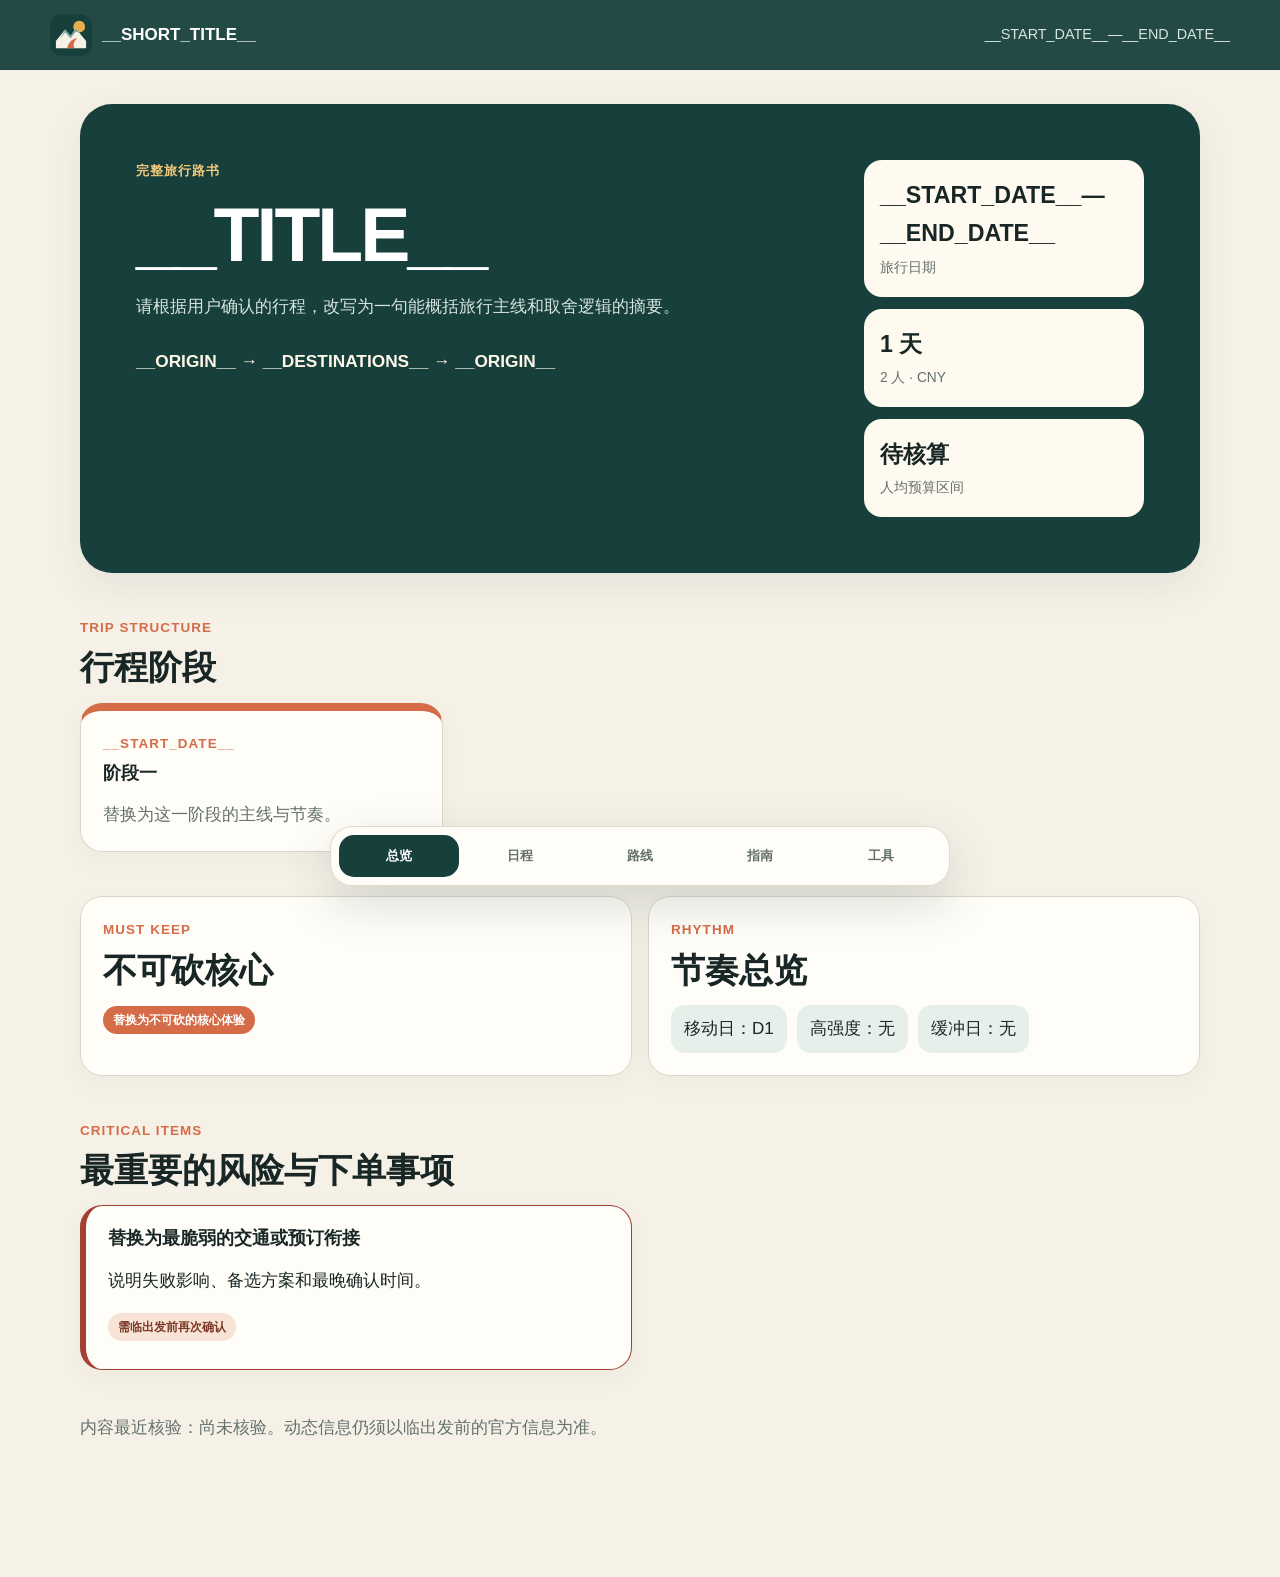
==== assets/starter/index.html @ cbc0fa85 "Add standalone travel guide generator" ====
<!doctype html>
<html lang="zh-CN">
  <head>
    <meta charset="UTF-8" />
    <meta name="viewport" content="width=device-width, initial-scale=1, viewport-fit=cover" />
    <meta name="theme-color" content="#173f3b" />
    <meta name="description" content="__TITLE__：手机优先、离线可读的旅行路书" />
    <link rel="manifest" href="manifest.webmanifest" />
    <link rel="icon" href="icons/app-icon.svg" type="image/svg+xml" />
    <link rel="stylesheet" href="styles.css" />
    <title>__TITLE__</title>
  </head>
  <body>
    <a class="skip-link" href="#app">跳到正文</a>
    <header class="site-header">
      <a class="brand" href="#overview" aria-label="返回行程总览">
        <img src="icons/app-icon.svg" alt="" />
        <span id="brand-title">__TITLE__</span>
      </a>
      <p id="header-dates"></p>
    </header>

    <main id="app" tabindex="-1" aria-live="polite"></main>

    <nav class="bottom-nav" aria-label="主要页面">
      <a href="#overview" data-route="overview">总览</a>
      <a href="#itinerary" data-route="itinerary">日程</a>
      <a href="#map" data-route="map">路线</a>
      <a href="#guides" data-route="guides">指南</a>
      <a href="#tools" data-route="tools">工具</a>
    </nav>

    <noscript>此路书需要启用 JavaScript 才能显示行程内容。</noscript>
    <script src="data/trip-data.js"></script>
    <script src="app.js"></script>
  </body>
</html>
---- assets/starter/styles.css ----
:root {
  color-scheme: light;
  --paper: #f6f1e7;
  --surface: #fffdf8;
  --ink: #182626;
  --muted: #64706e;
  --line: #ddd6c8;
  --primary: #173f3b;
  --secondary: #d66b48;
  --gold: #e7ad4f;
  --soft: #e7efeb;
  --danger: #a33f34;
  --radius: 22px;
  --shadow: 0 14px 38px rgba(23, 63, 59, 0.08);
  font-family: -apple-system, BlinkMacSystemFont, "Segoe UI", "PingFang SC", "Hiragino Sans GB", "Microsoft YaHei", sans-serif;
}

* { box-sizing: border-box; }
html { background: var(--paper); scroll-behavior: smooth; }
body { margin: 0; color: var(--ink); background: var(--paper); font-size: 17px; line-height: 1.65; }
a { color: inherit; }
button, input { font: inherit; }
.skip-link { position: fixed; left: 12px; top: -80px; z-index: 100; padding: 10px 14px; background: #fff; }
.skip-link:focus { top: 12px; }

.site-header {
  position: sticky;
  top: 0;
  z-index: 20;
  display: flex;
  align-items: center;
  justify-content: space-between;
  gap: 16px;
  min-height: 70px;
  padding: 10px max(20px, calc((100vw - 1180px) / 2));
  color: #fff;
  background: color-mix(in srgb, var(--primary) 94%, transparent);
  backdrop-filter: blur(14px);
}
.brand { display: flex; align-items: center; gap: 10px; min-width: 0; font-weight: 800; text-decoration: none; }
.brand img { width: 42px; height: 42px; border-radius: 12px; }
.brand span { overflow: hidden; text-overflow: ellipsis; white-space: nowrap; }
.site-header p { margin: 0; color: #d7e4df; font-size: .9rem; white-space: nowrap; }

#app { width: min(1120px, calc(100% - 32px)); margin: 0 auto; padding: 34px 0 118px; }
.page-head { margin-bottom: 24px; }
.eyebrow { margin: 0 0 8px; color: var(--secondary); font-size: .84rem; font-weight: 800; letter-spacing: .08em; text-transform: uppercase; }
h1, h2, h3 { margin-top: 0; line-height: 1.2; }
h1 { margin-bottom: 12px; font-size: clamp(2rem, 7vw, 4.7rem); letter-spacing: -.04em; }
h2 { margin-bottom: 14px; font-size: clamp(1.45rem, 3vw, 2.15rem); }
h3 { margin-bottom: 8px; font-size: 1.12rem; }
.lede { max-width: 760px; margin: 0; color: var(--muted); font-size: 1.08rem; }

.hero {
  display: grid;
  grid-template-columns: minmax(0, 1.45fr) minmax(280px, .55fr);
  gap: 22px;
  padding: clamp(26px, 5vw, 56px);
  overflow: hidden;
  color: #fff;
  background: var(--primary);
  border-radius: 32px;
  box-shadow: var(--shadow);
}
.hero .eyebrow { color: #f5c979; }
.hero .lede { color: #d7e4df; }
.route-line { margin: 26px 0 0; color: #fff7e8; font-size: 1.08rem; font-weight: 700; }
.hero-meta { display: grid; align-content: end; gap: 12px; }
.metric { padding: 16px; color: var(--ink); background: #fffaf0; border-radius: 18px; }
.metric strong { display: block; font-size: 1.45rem; }
.metric span { color: var(--muted); font-size: .86rem; }

.section { margin-top: 44px; }
.grid { display: grid; grid-template-columns: repeat(3, minmax(0, 1fr)); gap: 16px; }
.grid.two { grid-template-columns: repeat(2, minmax(0, 1fr)); }
.card { padding: 22px; background: var(--surface); border: 1px solid var(--line); border-radius: var(--radius); box-shadow: 0 8px 24px rgba(23, 63, 59, .04); }
.card p:last-child { margin-bottom: 0; }
.phase-card { border-top: 8px solid var(--phase, var(--secondary)); }
.badge { display: inline-flex; align-items: center; min-height: 28px; padding: 3px 10px; margin: 0 6px 6px 0; color: var(--primary); background: var(--soft); border-radius: 999px; font-size: .78rem; font-weight: 750; }
.badge.warn { color: #7b3926; background: #f8e4d6; }
.badge.core { color: #fff; background: var(--secondary); }
.muted { color: var(--muted); }

.risk-card { border-left: 6px solid var(--gold); }
.risk-card.high { border-color: var(--danger); }
.rhythm { display: flex; flex-wrap: wrap; gap: 10px; }
.rhythm span { padding: 10px 13px; background: var(--soft); border-radius: 14px; }

.filters { display: flex; gap: 8px; margin: 20px 0; overflow-x: auto; padding-bottom: 4px; }
.filter-button { flex: 0 0 auto; padding: 9px 14px; color: var(--primary); background: transparent; border: 1px solid var(--line); border-radius: 999px; cursor: pointer; }
.filter-button.active { color: #fff; background: var(--primary); border-color: var(--primary); }

.day-card { margin-bottom: 16px; overflow: hidden; padding: 0; }
.day-card summary { display: grid; grid-template-columns: 78px 1fr auto; gap: 16px; align-items: center; padding: 20px; cursor: pointer; list-style: none; }
.day-card summary::-webkit-details-marker { display: none; }
.day-number { display: grid; place-items: center; width: 68px; aspect-ratio: 1; color: #fff; background: var(--primary); border-radius: 20px; font-size: 1.25rem; font-weight: 850; }
.day-title p { margin: 4px 0 0; color: var(--muted); }
.day-body { padding: 0 20px 22px 114px; }
.day-image { display: block; width: 100%; max-height: 390px; margin: 0 0 18px; object-fit: cover; border-radius: 18px; }
.timeline { margin: 0; padding: 0; list-style: none; }
.timeline li { position: relative; padding: 0 0 22px 30px; border-left: 2px solid var(--line); }
.timeline li:last-child { padding-bottom: 0; border-left-color: transparent; }
.timeline li::before { content: ""; position: absolute; left: -7px; top: 7px; width: 12px; height: 12px; background: var(--secondary); border-radius: 50%; }
.time { display: block; color: var(--secondary); font-size: .82rem; font-weight: 800; }

.map-shell { display: grid; grid-template-columns: minmax(0, 1.4fr) minmax(260px, .6fr); gap: 18px; }
#route-map { min-height: 520px; padding: 16px; background: #dde8e2; border-radius: var(--radius); }
#route-map svg { width: 100%; height: 100%; min-height: 480px; }
.route-list { margin: 0; padding: 0; list-style: none; }
.route-list li { display: grid; grid-template-columns: 28px 1fr; gap: 10px; padding: 11px 0; border-bottom: 1px solid var(--line); }
.route-index { display: grid; place-items: center; width: 26px; height: 26px; color: #fff; background: var(--secondary); border-radius: 50%; font-size: .76rem; font-weight: 800; }

.guide-block details { margin-top: 10px; padding: 0 16px; background: var(--surface); border: 1px solid var(--line); border-radius: 16px; }
.guide-block summary { padding: 15px 0; cursor: pointer; font-weight: 750; }
.guide-block details > div { padding-bottom: 16px; color: var(--muted); }

.budget-total { padding: 22px; color: #fff; background: var(--primary); border-radius: var(--radius); }
.budget-total strong { display: block; font-size: 2.2rem; }
.budget-row { display: grid; grid-template-columns: 1fr auto; gap: 12px; padding: 12px 0; border-bottom: 1px solid var(--line); }
.checklist { margin: 0; padding: 0; list-style: none; }
.checklist label { display: flex; align-items: flex-start; gap: 12px; padding: 12px 0; border-bottom: 1px solid var(--line); cursor: pointer; }
.checklist input { width: 21px; height: 21px; margin-top: 3px; accent-color: var(--secondary); }
.action-row { display: flex; flex-wrap: wrap; gap: 10px; margin-top: 18px; }
.button { padding: 11px 16px; color: #fff; background: var(--secondary); border: 0; border-radius: 12px; cursor: pointer; font-weight: 750; }
.button.secondary { color: var(--primary); background: var(--soft); }

.bottom-nav {
  position: fixed;
  z-index: 30;
  left: 50%;
  bottom: max(14px, env(safe-area-inset-bottom));
  display: flex;
  width: min(620px, calc(100% - 24px));
  padding: 8px;
  transform: translateX(-50%);
  background: rgba(255, 253, 248, .94);
  border: 1px solid rgba(221, 214, 200, .9);
  border-radius: 22px;
  box-shadow: 0 18px 48px rgba(23, 63, 59, .16);
  backdrop-filter: blur(16px);
}
.bottom-nav a { flex: 1; padding: 10px 6px; color: var(--muted); border-radius: 15px; text-align: center; text-decoration: none; font-size: .82rem; font-weight: 750; }
.bottom-nav a.active { color: #fff; background: var(--primary); }

@media (max-width: 820px) {
  body { font-size: 16px; }
  .site-header { padding-inline: 16px; }
  .site-header p { display: none; }
  #app { width: min(100% - 24px, 720px); padding-top: 18px; }
  .hero, .map-shell { grid-template-columns: 1fr; }
  .hero { border-radius: 24px; }
  .grid, .grid.two { grid-template-columns: 1fr; }
  .day-card summary { grid-template-columns: 58px 1fr; gap: 12px; }
  .day-number { width: 54px; border-radius: 16px; }
  .day-card summary > .badge { grid-column: 2; justify-self: start; }
  .day-body { padding: 0 16px 20px 86px; }
  #route-map { min-height: 390px; }
  #route-map svg { min-height: 350px; }
}

@media print {
  .site-header, .bottom-nav, .action-row { display: none; }
  #app { width: 100%; padding: 0; }
  .hero { color: var(--ink); background: #fff; }
  .hero .lede, .route-line { color: var(--ink); }
  .card, .hero { box-shadow: none; break-inside: avoid; }
  details { display: block; }
}
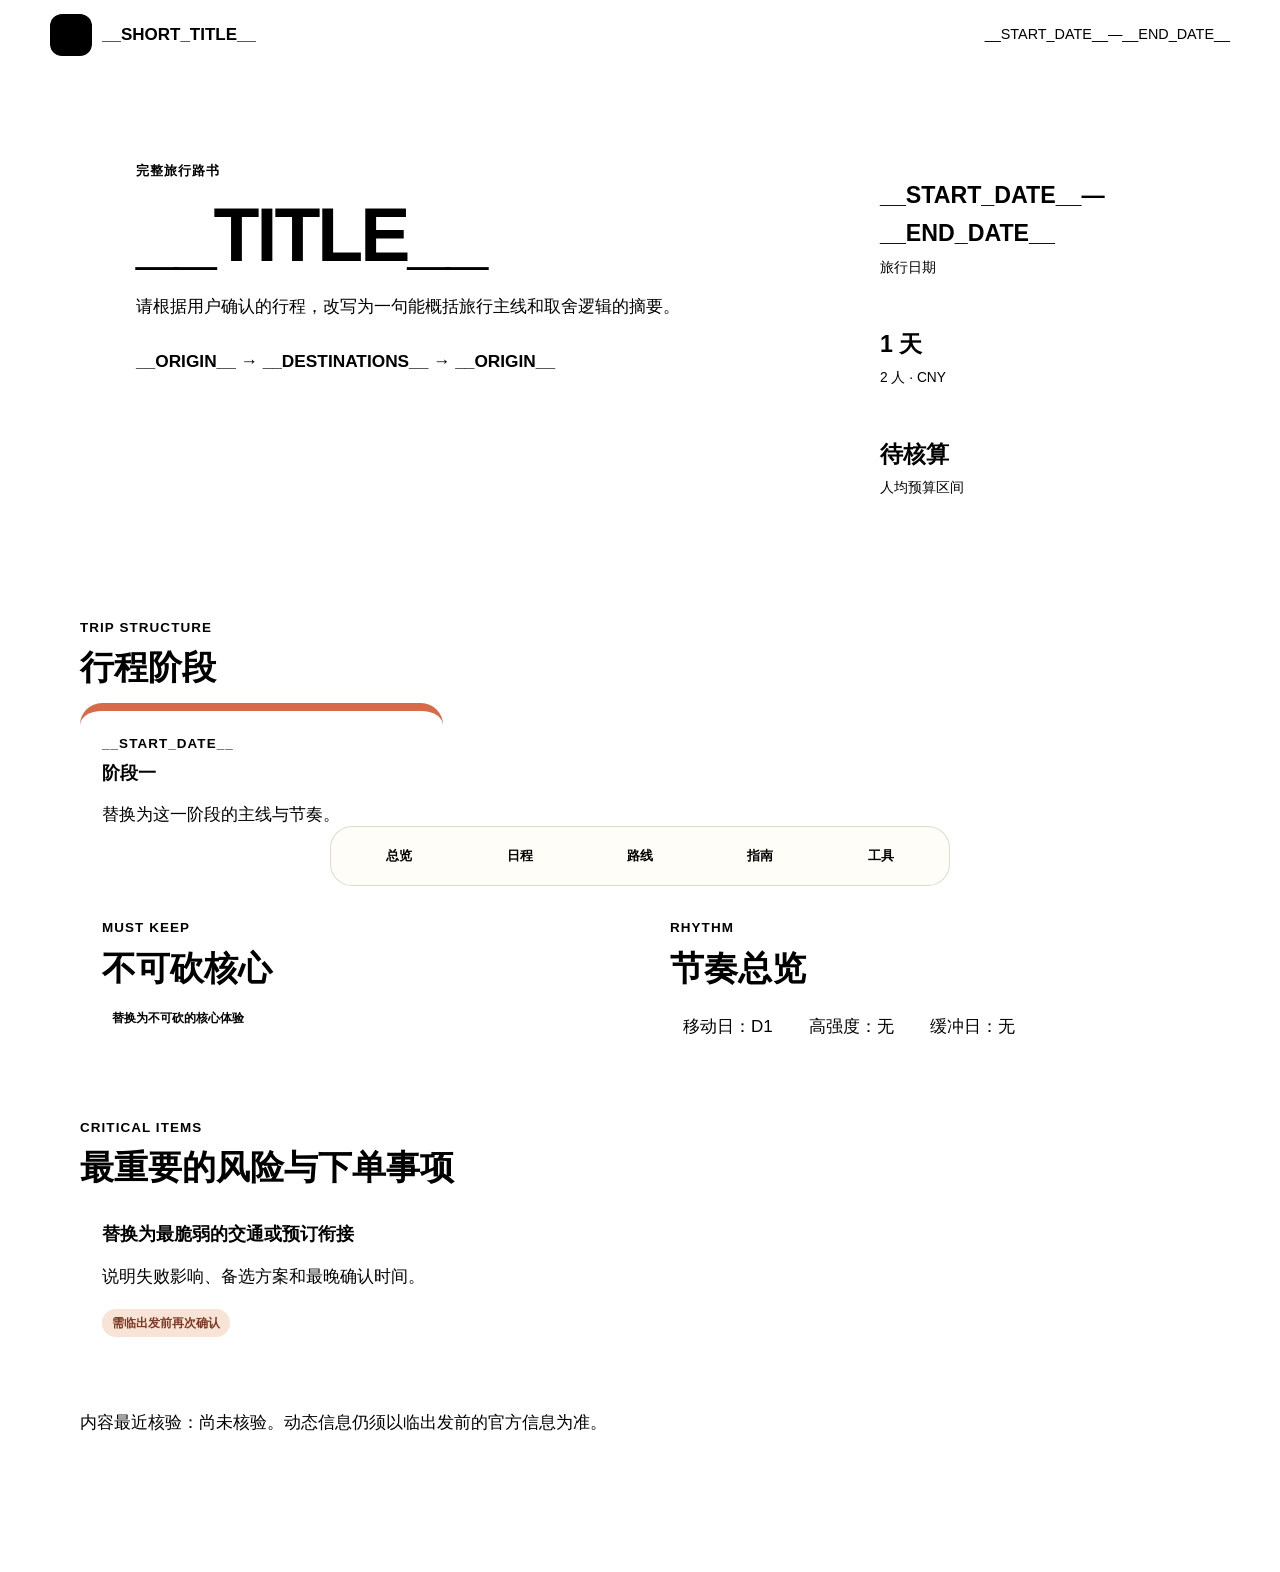
==== commit e9e64366: "Release destination-aware travel PWA skill v1.2.0" ====
--- a/assets/starter/index.html
+++ b/assets/starter/index.html
@@ -3,12 +3,21 @@
   <head>
     <meta charset="UTF-8" />
     <meta name="viewport" content="width=device-width, initial-scale=1, viewport-fit=cover" />
-    <meta name="theme-color" content="#173f3b" />
+    <meta name="theme-color" content="__THEME_PRIMARY__" />
+    <meta name="apple-mobile-web-app-capable" content="yes" />
+    <meta name="apple-mobile-web-app-status-bar-style" content="default" />
+    <meta name="apple-mobile-web-app-title" content="__TITLE__" />
     <meta name="description" content="__TITLE__：手机优先、离线可读的旅行路书" />
     <link rel="manifest" href="manifest.webmanifest" />
     <link rel="icon" href="icons/app-icon.svg" type="image/svg+xml" />
+    <link rel="apple-touch-icon" href="icons/app-icon.svg" />
     <link rel="stylesheet" href="styles.css" />
     <title>__TITLE__</title>
+    <style>
+      html,body{margin:0;background:__THEME_PAPER__;color:__THEME_INK__;font-family:-apple-system,BlinkMacSystemFont,"PingFang SC","Microsoft YaHei",sans-serif}
+      .launch-shell{min-height:62vh;display:grid;place-content:center;gap:8px;padding:24px;text-align:center;background:__THEME_PRIMARY__;color:__THEME_ON_PRIMARY__}
+      .launch-shell strong{font-size:1.3rem}.launch-shell span{color:__THEME_ON_PRIMARY_MUTED__;font-size:.9rem}
+    </style>
   </head>
   <body>
     <a class="skip-link" href="#app">跳到正文</a>
@@ -20,7 +29,7 @@
       <p id="header-dates"></p>
     </header>
 
-    <main id="app" tabindex="-1" aria-live="polite"></main>
+    <main id="app" tabindex="-1" aria-live="polite"><section class="launch-shell"><strong>__TITLE__</strong><span>正在打开本地路书</span></section></main>
 
     <nav class="bottom-nav" aria-label="主要页面">
       <a href="#overview" data-route="overview">总览</a>
--- a/assets/starter/styles.css
+++ b/assets/starter/styles.css
@@ -1,17 +1,23 @@
 :root {
   color-scheme: light;
-  --paper: #f6f1e7;
-  --surface: #fffdf8;
-  --ink: #182626;
-  --muted: #64706e;
-  --line: #ddd6c8;
-  --primary: #173f3b;
-  --secondary: #d66b48;
-  --gold: #e7ad4f;
-  --soft: #e7efeb;
-  --danger: #a33f34;
+  --paper: __THEME_PAPER__;
+  --surface: __THEME_SURFACE__;
+  --ink: __THEME_INK__;
+  --muted: __THEME_MUTED__;
+  --line: __THEME_LINE__;
+  --primary: __THEME_PRIMARY__;
+  --secondary: __THEME_SECONDARY__;
+  --highlight: __THEME_HIGHLIGHT__;
+  --soft: __THEME_SOFT__;
+  --danger: __THEME_DANGER__;
+  --on-primary: __THEME_ON_PRIMARY__;
+  --on-primary-muted: __THEME_ON_PRIMARY_MUTED__;
+  --on-secondary: __THEME_ON_SECONDARY__;
+  --metric-surface: __THEME_METRIC_SURFACE__;
+  --map-surface: __THEME_MAP_SURFACE__;
+  --shadow-rgb: __THEME_SHADOW_RGB__;
   --radius: 22px;
-  --shadow: 0 14px 38px rgba(23, 63, 59, 0.08);
+  --shadow: 0 14px 38px rgba(var(--shadow-rgb), 0.08);
   font-family: -apple-system, BlinkMacSystemFont, "Segoe UI", "PingFang SC", "Hiragino Sans GB", "Microsoft YaHei", sans-serif;
 }
 
@@ -33,14 +39,14 @@
   gap: 16px;
   min-height: 70px;
   padding: 10px max(20px, calc((100vw - 1180px) / 2));
-  color: #fff;
+  color: var(--on-primary);
   background: color-mix(in srgb, var(--primary) 94%, transparent);
   backdrop-filter: blur(14px);
 }
 .brand { display: flex; align-items: center; gap: 10px; min-width: 0; font-weight: 800; text-decoration: none; }
 .brand img { width: 42px; height: 42px; border-radius: 12px; }
 .brand span { overflow: hidden; text-overflow: ellipsis; white-space: nowrap; }
-.site-header p { margin: 0; color: #d7e4df; font-size: .9rem; white-space: nowrap; }
+.site-header p { margin: 0; color: var(--on-primary-muted); font-size: .9rem; white-space: nowrap; }
 
 #app { width: min(1120px, calc(100% - 32px)); margin: 0 auto; padding: 34px 0 118px; }
 .page-head { margin-bottom: 24px; }
@@ -57,43 +63,43 @@
   gap: 22px;
   padding: clamp(26px, 5vw, 56px);
   overflow: hidden;
-  color: #fff;
+  color: var(--on-primary);
   background: var(--primary);
   border-radius: 32px;
   box-shadow: var(--shadow);
 }
-.hero .eyebrow { color: #f5c979; }
-.hero .lede { color: #d7e4df; }
-.route-line { margin: 26px 0 0; color: #fff7e8; font-size: 1.08rem; font-weight: 700; }
+.hero .eyebrow { color: var(--highlight); }
+.hero .lede { color: var(--on-primary-muted); }
+.route-line { margin: 26px 0 0; color: var(--on-primary); font-size: 1.08rem; font-weight: 700; }
 .hero-meta { display: grid; align-content: end; gap: 12px; }
-.metric { padding: 16px; color: var(--ink); background: #fffaf0; border-radius: 18px; }
+.metric { padding: 16px; color: var(--ink); background: var(--metric-surface); border-radius: 18px; }
 .metric strong { display: block; font-size: 1.45rem; }
 .metric span { color: var(--muted); font-size: .86rem; }
 
 .section { margin-top: 44px; }
 .grid { display: grid; grid-template-columns: repeat(3, minmax(0, 1fr)); gap: 16px; }
 .grid.two { grid-template-columns: repeat(2, minmax(0, 1fr)); }
-.card { padding: 22px; background: var(--surface); border: 1px solid var(--line); border-radius: var(--radius); box-shadow: 0 8px 24px rgba(23, 63, 59, .04); }
+.card { padding: 22px; background: var(--surface); border: 1px solid var(--line); border-radius: var(--radius); box-shadow: 0 8px 24px rgba(var(--shadow-rgb), .04); }
 .card p:last-child { margin-bottom: 0; }
 .phase-card { border-top: 8px solid var(--phase, var(--secondary)); }
 .badge { display: inline-flex; align-items: center; min-height: 28px; padding: 3px 10px; margin: 0 6px 6px 0; color: var(--primary); background: var(--soft); border-radius: 999px; font-size: .78rem; font-weight: 750; }
 .badge.warn { color: #7b3926; background: #f8e4d6; }
-.badge.core { color: #fff; background: var(--secondary); }
+.badge.core { color: var(--on-secondary); background: var(--secondary); }
 .muted { color: var(--muted); }
 
-.risk-card { border-left: 6px solid var(--gold); }
+.risk-card { border-left: 6px solid var(--highlight); }
 .risk-card.high { border-color: var(--danger); }
 .rhythm { display: flex; flex-wrap: wrap; gap: 10px; }
 .rhythm span { padding: 10px 13px; background: var(--soft); border-radius: 14px; }
 
 .filters { display: flex; gap: 8px; margin: 20px 0; overflow-x: auto; padding-bottom: 4px; }
 .filter-button { flex: 0 0 auto; padding: 9px 14px; color: var(--primary); background: transparent; border: 1px solid var(--line); border-radius: 999px; cursor: pointer; }
-.filter-button.active { color: #fff; background: var(--primary); border-color: var(--primary); }
+.filter-button.active { color: var(--on-primary); background: var(--primary); border-color: var(--primary); }
 
 .day-card { margin-bottom: 16px; overflow: hidden; padding: 0; }
 .day-card summary { display: grid; grid-template-columns: 78px 1fr auto; gap: 16px; align-items: center; padding: 20px; cursor: pointer; list-style: none; }
 .day-card summary::-webkit-details-marker { display: none; }
-.day-number { display: grid; place-items: center; width: 68px; aspect-ratio: 1; color: #fff; background: var(--primary); border-radius: 20px; font-size: 1.25rem; font-weight: 850; }
+.day-number { display: grid; place-items: center; width: 68px; aspect-ratio: 1; color: var(--on-primary); background: var(--primary); border-radius: 20px; font-size: 1.25rem; font-weight: 850; }
 .day-title p { margin: 4px 0 0; color: var(--muted); }
 .day-body { padding: 0 20px 22px 114px; }
 .day-image { display: block; width: 100%; max-height: 390px; margin: 0 0 18px; object-fit: cover; border-radius: 18px; }
@@ -104,24 +110,24 @@
 .time { display: block; color: var(--secondary); font-size: .82rem; font-weight: 800; }
 
 .map-shell { display: grid; grid-template-columns: minmax(0, 1.4fr) minmax(260px, .6fr); gap: 18px; }
-#route-map { min-height: 520px; padding: 16px; background: #dde8e2; border-radius: var(--radius); }
+#route-map { min-height: 520px; padding: 16px; background: var(--map-surface); border-radius: var(--radius); }
 #route-map svg { width: 100%; height: 100%; min-height: 480px; }
 .route-list { margin: 0; padding: 0; list-style: none; }
 .route-list li { display: grid; grid-template-columns: 28px 1fr; gap: 10px; padding: 11px 0; border-bottom: 1px solid var(--line); }
-.route-index { display: grid; place-items: center; width: 26px; height: 26px; color: #fff; background: var(--secondary); border-radius: 50%; font-size: .76rem; font-weight: 800; }
+.route-index { display: grid; place-items: center; width: 26px; height: 26px; color: var(--on-secondary); background: var(--secondary); border-radius: 50%; font-size: .76rem; font-weight: 800; }
 
 .guide-block details { margin-top: 10px; padding: 0 16px; background: var(--surface); border: 1px solid var(--line); border-radius: 16px; }
 .guide-block summary { padding: 15px 0; cursor: pointer; font-weight: 750; }
 .guide-block details > div { padding-bottom: 16px; color: var(--muted); }
 
-.budget-total { padding: 22px; color: #fff; background: var(--primary); border-radius: var(--radius); }
+.budget-total { padding: 22px; color: var(--on-primary); background: var(--primary); border-radius: var(--radius); }
 .budget-total strong { display: block; font-size: 2.2rem; }
 .budget-row { display: grid; grid-template-columns: 1fr auto; gap: 12px; padding: 12px 0; border-bottom: 1px solid var(--line); }
 .checklist { margin: 0; padding: 0; list-style: none; }
 .checklist label { display: flex; align-items: flex-start; gap: 12px; padding: 12px 0; border-bottom: 1px solid var(--line); cursor: pointer; }
 .checklist input { width: 21px; height: 21px; margin-top: 3px; accent-color: var(--secondary); }
 .action-row { display: flex; flex-wrap: wrap; gap: 10px; margin-top: 18px; }
-.button { padding: 11px 16px; color: #fff; background: var(--secondary); border: 0; border-radius: 12px; cursor: pointer; font-weight: 750; }
+.button { padding: 11px 16px; color: var(--on-secondary); background: var(--secondary); border: 0; border-radius: 12px; cursor: pointer; font-weight: 750; }
 .button.secondary { color: var(--primary); background: var(--soft); }
 
 .bottom-nav {
@@ -136,11 +142,11 @@
   background: rgba(255, 253, 248, .94);
   border: 1px solid rgba(221, 214, 200, .9);
   border-radius: 22px;
-  box-shadow: 0 18px 48px rgba(23, 63, 59, .16);
+  box-shadow: 0 18px 48px rgba(var(--shadow-rgb), .16);
   backdrop-filter: blur(16px);
 }
 .bottom-nav a { flex: 1; padding: 10px 6px; color: var(--muted); border-radius: 15px; text-align: center; text-decoration: none; font-size: .82rem; font-weight: 750; }
-.bottom-nav a.active { color: #fff; background: var(--primary); }
+.bottom-nav a.active { color: var(--on-primary); background: var(--primary); }
 
 @media (max-width: 820px) {
   body { font-size: 16px; }
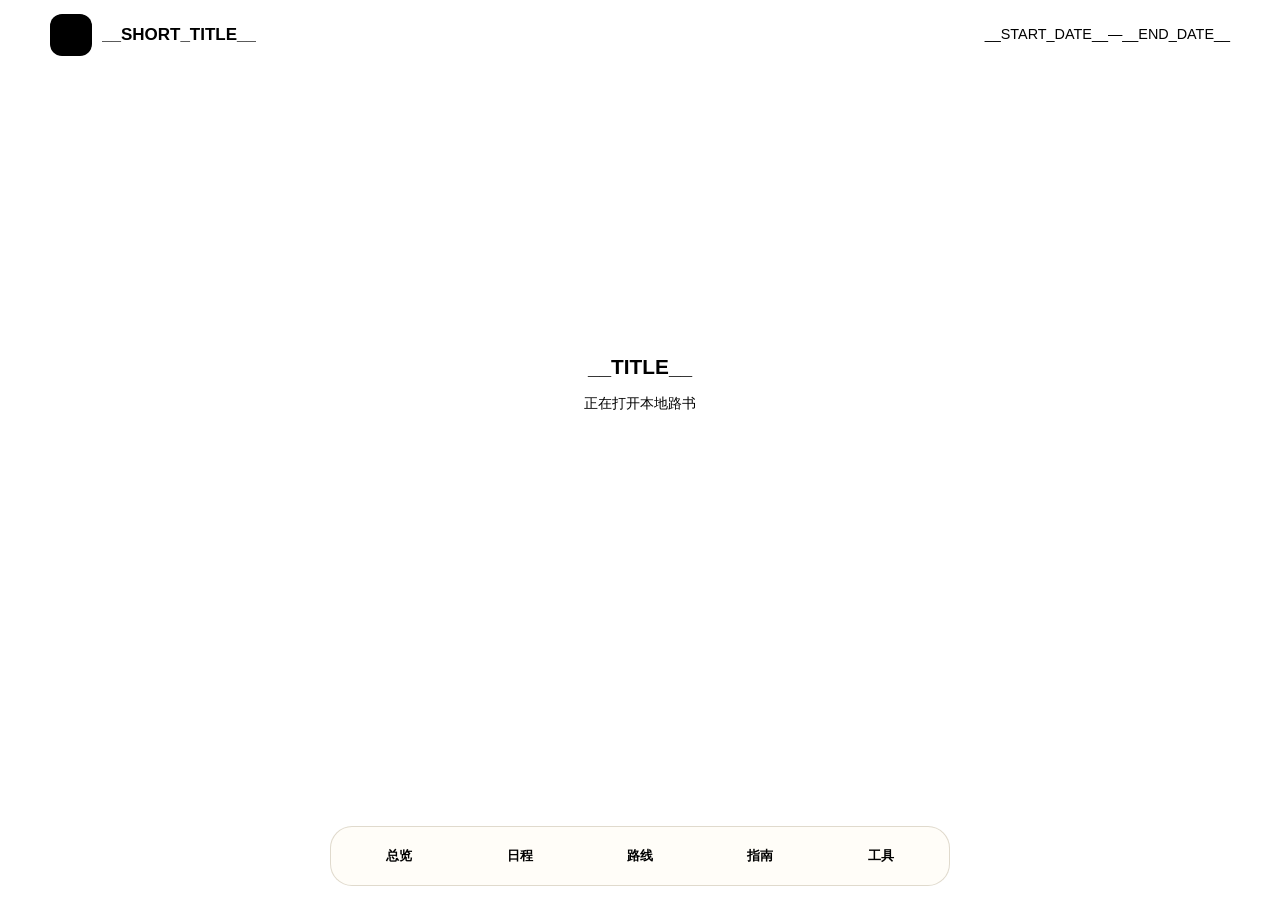
==== commit 8c976cce: "Release travel guide skill v2 with Sites workflow and privacy boundaries" ====
--- a/assets/starter/index.html
+++ b/assets/starter/index.html
@@ -5,7 +5,7 @@
     <meta name="viewport" content="width=device-width, initial-scale=1, viewport-fit=cover" />
     <meta name="theme-color" content="__THEME_PRIMARY__" />
     <meta name="apple-mobile-web-app-capable" content="yes" />
-    <meta name="apple-mobile-web-app-status-bar-style" content="default" />
+    <meta name="apple-mobile-web-app-status-bar-style" content="black-translucent" />
     <meta name="apple-mobile-web-app-title" content="__TITLE__" />
     <meta name="description" content="__TITLE__：手机优先、离线可读的旅行路书" />
     <link rel="manifest" href="manifest.webmanifest" />
@@ -39,8 +39,10 @@
       <a href="#tools" data-route="tools">工具</a>
     </nav>
 
+    <button class="button back-top" id="back-top" hidden aria-label="回到顶部">↑ 顶部</button>
     <noscript>此路书需要启用 JavaScript 才能显示行程内容。</noscript>
     <script src="data/trip-data.js"></script>
+    <script src="trip-state.js"></script>
     <script src="app.js"></script>
   </body>
 </html>
--- a/assets/starter/styles.css
+++ b/assets/starter/styles.css
@@ -25,7 +25,10 @@
 html { background: var(--paper); scroll-behavior: smooth; }
 body { margin: 0; color: var(--ink); background: var(--paper); font-size: 17px; line-height: 1.65; }
 a { color: inherit; }
-button, input { font: inherit; }
+button, input, select, textarea { font: inherit; }
+input, select, textarea { min-width: 0; max-width: 100%; font-size: max(16px, 1rem); }
+input[type="date"] { width: 100%; }
+[hidden] { display: none !important; }
 .skip-link { position: fixed; left: 12px; top: -80px; z-index: 100; padding: 10px 14px; background: #fff; }
 .skip-link:focus { top: 12px; }
 
@@ -39,9 +42,9 @@
   gap: 16px;
   min-height: 70px;
   padding: 10px max(20px, calc((100vw - 1180px) / 2));
+  padding-top: calc(10px + env(safe-area-inset-top, 0px));
   color: var(--on-primary);
-  background: color-mix(in srgb, var(--primary) 94%, transparent);
-  backdrop-filter: blur(14px);
+  background: var(--primary);
 }
 .brand { display: flex; align-items: center; gap: 10px; min-width: 0; font-weight: 800; text-decoration: none; }
 .brand img { width: 42px; height: 42px; border-radius: 12px; }
@@ -129,6 +132,21 @@
 .action-row { display: flex; flex-wrap: wrap; gap: 10px; margin-top: 18px; }
 .button { padding: 11px 16px; color: var(--on-secondary); background: var(--secondary); border: 0; border-radius: 12px; cursor: pointer; font-weight: 750; }
 .button.secondary { color: var(--primary); background: var(--soft); }
+.button { display: inline-flex; align-items: center; justify-content: center; text-decoration: none; min-height: 44px; }
+.button:disabled { opacity: .5; cursor: not-allowed; }
+.day-navigation { display: grid; grid-template-columns: repeat(2, minmax(0, 1fr)); gap: 12px; margin-top: 24px; }
+.day-card { scroll-margin-top: calc(100px + env(safe-area-inset-top, 0px)); }
+.trip-status { color: var(--primary); font-size: 1.25rem; font-weight: 800; }
+.overview-days { list-style: none; padding: 0; }
+.overview-days li { padding: 14px 0; border-bottom: 1px solid var(--line); }
+.overview-days a { text-decoration: none; }
+.overview-days span { display: block; color: var(--muted); }
+.tool-module { margin-bottom: 16px; }
+.tool-module summary { cursor: pointer; font-weight: 750; }
+.tool-module summary span { display: block; font-weight: 400; }
+.tool-module[open] summary { margin-bottom: 20px; }
+.back-top { position: fixed; right: 16px; bottom: calc(100px + env(safe-area-inset-bottom, 0px)); z-index: 25; }
+@media (prefers-reduced-motion: reduce) { html { scroll-behavior: auto; } }
 
 .bottom-nav {
   position: fixed;
@@ -165,7 +183,7 @@
 }
 
 @media print {
-  .site-header, .bottom-nav, .action-row { display: none; }
+  .site-header, .bottom-nav, .action-row, .back-top, .day-navigation { display: none; }
   #app { width: 100%; padding: 0; }
   .hero { color: var(--ink); background: #fff; }
   .hero .lede, .route-line { color: var(--ink); }
